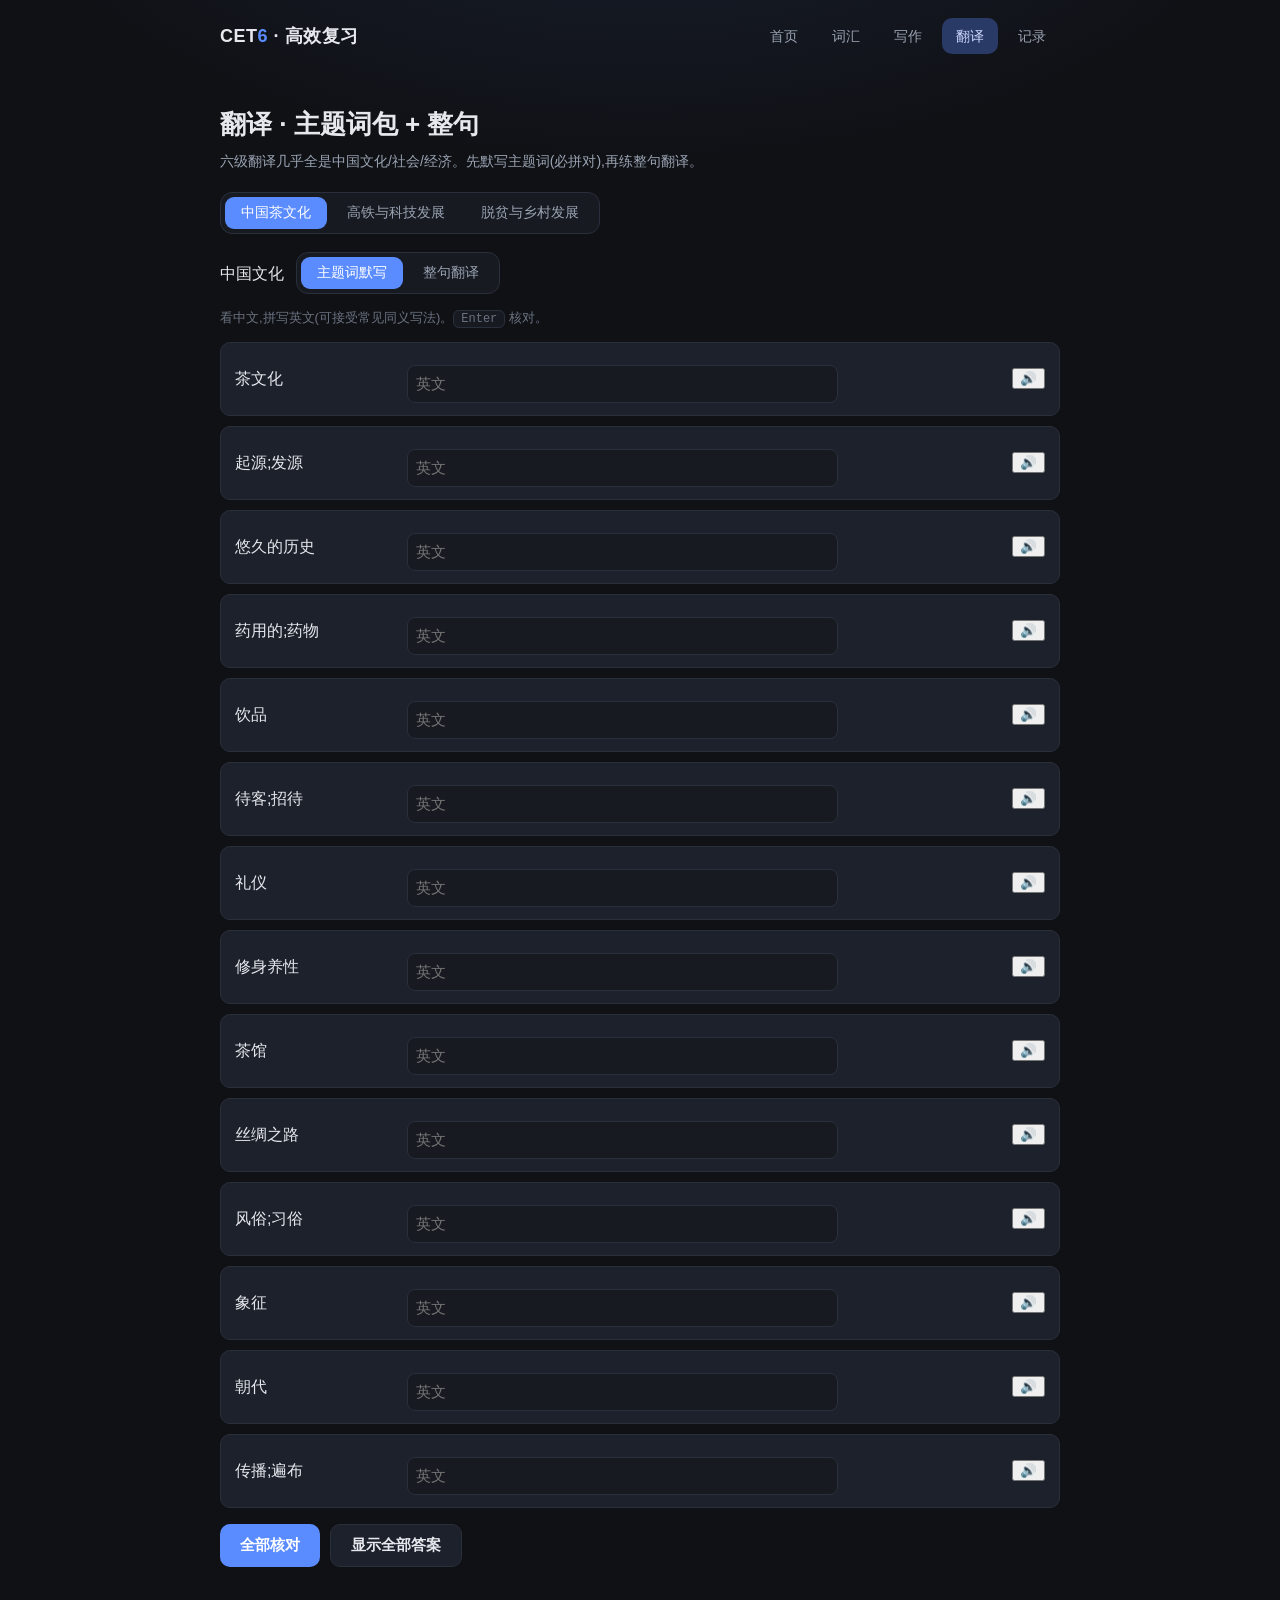
==== translate.html @ b90d813b "六级复习系统:词汇(单词块/学习/认意思/快刷/生熟词库/计时/记录)+ 写作 + 翻译 600 词 / 120 串句 / 3 单词块;纯静态网页,数据存浏览器 localStorage。  Co-A" ====
<!DOCTYPE html>
<html lang="zh-CN">
<head>
<meta charset="UTF-8">
<meta name="viewport" content="width=device-width, initial-scale=1.0">
<title>翻译 · CET6 复习</title>
<link rel="stylesheet" href="css/style.css">
</head>
<body>
<div id="topbar"></div>
<div class="wrap">
  <h1>翻译 · 主题词包 + 整句</h1>
  <p class="sub">六级翻译几乎全是中国文化/社会/经济。先默写主题词(必拼对),再练整句翻译。</p>

  <div id="topic-bar" class="seg" style="margin-bottom:18px;flex-wrap:wrap;"></div>
  <div id="stage"></div>
</div>

<script src="data/translate.js"></script>
<script src="js/app.js"></script>
<script src="js/translate.js"></script>
</body>
</html>
---- css/style.css ----
/* ===== 六级复习系统 · 深色主题 ===== */
:root {
  --bg: #0f1115;
  --bg-soft: #171a21;
  --bg-card: #1d212b;
  --bg-card-hover: #232838;
  --border: #2a2f3c;
  --text: #e6e8ee;
  --text-dim: #9aa3b2;
  --text-faint: #6b7280;
  --accent: #5b8cff;
  --accent-soft: #2a3a66;
  --green: #3ecf8e;
  --green-soft: #163a2c;
  --red: #ff6b6b;
  --red-soft: #3a1d1f;
  --yellow: #ffcf5c;
  --purple: #b18cff;
  --radius: 14px;
  --shadow: 0 8px 30px rgba(0,0,0,.35);
  --maxw: 880px;
}

* { box-sizing: border-box; }
html, body { margin: 0; padding: 0; }
body {
  background: radial-gradient(1200px 600px at 50% -10%, #1a2030 0%, var(--bg) 55%);
  color: var(--text);
  font-family: -apple-system, "Segoe UI", "Microsoft YaHei", Roboto, Helvetica, Arial, sans-serif;
  line-height: 1.6;
  min-height: 100vh;
  -webkit-font-smoothing: antialiased;
}

a { color: inherit; text-decoration: none; }
button { font-family: inherit; cursor: pointer; }

/* ---- layout ---- */
.wrap { max-width: var(--maxw); margin: 0 auto; padding: 24px 20px 80px; }
.topbar {
  display: flex; align-items: center; gap: 14px;
  max-width: var(--maxw); margin: 0 auto; padding: 18px 20px;
}
.topbar .logo { font-weight: 700; font-size: 18px; letter-spacing: .5px; }
.topbar .logo span { color: var(--accent); }
.topbar .nav { margin-left: auto; display: flex; gap: 6px; }
.topbar .nav a {
  padding: 7px 14px; border-radius: 10px; color: var(--text-dim);
  font-size: 14px; transition: .15s;
}
.topbar .nav a:hover { background: var(--bg-soft); color: var(--text); }
.topbar .nav a.active { background: var(--accent-soft); color: #cdd9ff; }

h1 { font-size: 26px; margin: 8px 0 4px; }
h2 { font-size: 19px; margin: 28px 0 12px; }
.sub { color: var(--text-dim); font-size: 14px; margin: 0 0 20px; }

/* ---- home cards ---- */
.home-hero { text-align: center; margin: 30px 0 36px; }
.home-hero h1 { font-size: 32px; }
.home-hero p { color: var(--text-dim); margin: 6px 0 0; }
.cards { display: grid; grid-template-columns: repeat(3, 1fr); gap: 16px; }
@media (max-width: 720px){ .cards { grid-template-columns: 1fr; } }
.mod-card {
  background: var(--bg-card); border: 1px solid var(--border);
  border-radius: var(--radius); padding: 22px 20px; transition: .18s;
  display: block; position: relative; overflow: hidden;
}
.mod-card:hover { background: var(--bg-card-hover); transform: translateY(-3px); box-shadow: var(--shadow); }
.mod-card .ic { font-size: 30px; }
.mod-card h3 { margin: 12px 0 6px; font-size: 18px; }
.mod-card p { color: var(--text-dim); font-size: 13.5px; margin: 0 0 14px; }
.mod-card .bar { height: 6px; background: var(--bg-soft); border-radius: 6px; overflow: hidden; }
.mod-card .bar > i { display:block; height: 100%; background: linear-gradient(90deg,var(--accent),var(--purple)); width: 0; }
.mod-card .meta { font-size: 12px; color: var(--text-faint); margin-top: 8px; }

.stat-row { display:flex; gap:14px; flex-wrap:wrap; margin: 20px 0 8px; }
.stat {
  flex:1; min-width: 140px; background: var(--bg-card); border:1px solid var(--border);
  border-radius: 12px; padding: 14px 16px;
}
.stat .n { font-size: 24px; font-weight: 700; }
.stat .l { font-size: 12px; color: var(--text-dim); }

/* ---- buttons ---- */
.btn {
  background: var(--accent); color: #fff; border: none; padding: 11px 20px;
  border-radius: 10px; font-size: 15px; font-weight: 600; transition: .15s;
}
.btn:hover { filter: brightness(1.08); }
.btn.ghost { background: var(--bg-card); color: var(--text); border: 1px solid var(--border); }
.btn.ghost:hover { background: var(--bg-card-hover); }
.btn.green { background: var(--green); color: #06251a; }
.btn.sm { padding: 7px 13px; font-size: 13px; }
.btn:disabled { opacity: .45; cursor: not-allowed; }
.btn-row { display: flex; gap: 10px; flex-wrap: wrap; margin-top: 16px; }

.seg { display:inline-flex; background: var(--bg-soft); border:1px solid var(--border); border-radius: 12px; padding: 4px; gap:4px; }
.seg button { background: transparent; border:none; color: var(--text-dim); padding: 7px 16px; border-radius: 9px; font-size: 14px; }
.seg button.active { background: var(--accent); color:#fff; }

/* ---- vocab flashcard ---- */
.progress-line { display:flex; align-items:center; gap:12px; margin: 16px 0; }
.progress-line .track { flex:1; height:8px; background: var(--bg-soft); border-radius:8px; overflow:hidden; }
.progress-line .track > i { display:block; height:100%; background: linear-gradient(90deg,var(--accent),var(--green)); width:0; transition: width .3s; }
.progress-line .lbl { font-size: 13px; color: var(--text-dim); white-space: nowrap; }

.card {
  background: var(--bg-card); border: 1px solid var(--border);
  border-radius: var(--radius); padding: 28px 26px; box-shadow: var(--shadow);
}
.sentence { font-size: 22px; line-height: 1.7; letter-spacing: .2px; }
.sentence .kw {
  color: var(--accent); font-weight: 700; cursor: pointer;
  border-bottom: 2px dotted var(--accent); padding: 0 1px;
}
.sentence .kw:hover { background: var(--accent-soft); border-radius: 4px; }
.sentence .kw.done { color: var(--green); border-bottom-color: var(--green); }
.zh { color: var(--text-dim); font-size: 16px; margin-top: 16px; padding-top: 14px; border-top: 1px dashed var(--border); cursor: pointer; }
.zh.hidden { filter: blur(6px); cursor: pointer; }
.zh.zh-hide { filter: blur(6px); }
.kw-zh { color: var(--green); font-weight: 700; cursor: pointer; border-bottom: 2px dotted var(--green); padding: 0 1px; }
.kw-zh:hover { background: var(--green-soft); border-radius: 4px; }

/* 计时徽章 */
.timer-badge { font-family: monospace; font-size: 15px; background: var(--accent-soft); color: #cdd9ff; border: 1px solid var(--accent); border-radius: 10px; padding: 5px 12px; font-weight: 700; }

/* 单词块卡片 */
.block-cards { grid-template-columns: repeat(2, 1fr); }
@media (max-width: 620px){ .block-cards { grid-template-columns: 1fr; } }
.block-card .bar { height: 6px; background: var(--bg-soft); border-radius: 6px; overflow: hidden; margin: 4px 0 8px; }
.block-card .bar > i { display:block; height:100%; background: linear-gradient(90deg,var(--accent),var(--green)); }

/* 练习记录 */
.hist-list { display: grid; gap: 8px; }
.hist-row { display:flex; align-items:center; gap:10px; flex-wrap:wrap; background: var(--bg-card); border:1px solid var(--border); border-radius: 10px; padding: 10px 14px; }
.hist-row .hr-time { font-family: monospace; font-weight:700; color: var(--accent); }
.hist-row .hr-sub { color: var(--text-dim); font-size: 13px; }
.hist-row .hr-date { margin-left:auto; color: var(--text-faint); font-size: 12px; }

.wordlist { margin-top: 20px; display: grid; gap: 10px; }
.wl-item {
  display:flex; align-items:baseline; gap:12px; background: var(--bg-soft);
  border:1px solid var(--border); border-radius: 10px; padding: 12px 14px;
}
.wl-item .w { font-weight: 700; font-size: 17px; color: var(--accent); min-width: 130px; }
.wl-item .ph { color: var(--text-faint); font-size: 13px; margin-left: -6px; }
.wl-item .m { color: var(--text); font-size: 15px; }
.wl-item .tip { color: var(--yellow); font-size: 13px; margin-top: 4px; display:block; }
.wl-item .speak { margin-left:auto; background:none; border:1px solid var(--border); color: var(--text-dim); border-radius: 8px; padding: 4px 9px; font-size: 13px; }
.wl-item .speak:hover { color: var(--accent); border-color: var(--accent); }
.col { display:flex; flex-direction:column; flex:1; }

/* ---- 生词/熟词标签按钮 ---- */
.tagrow { display:flex; gap:8px; margin-top:8px; }
.tagrow.center { justify-content:center; margin:0 0 16px; }
.tagbtn { background: var(--bg-card); border:1px solid var(--border); color: var(--text-dim); border-radius: 8px; padding: 4px 11px; font-size: 12.5px; transition:.12s; }
.tagbtn:hover { color: var(--text); border-color: var(--accent); }
.tagbtn.on { background: var(--green-soft); border-color: var(--green); color: #9ff0c9; }
.tagbtn[data-tag="new"].on { background: #3a3320; border-color: var(--yellow); color: var(--yellow); }

/* ---- 生词库/熟词库列表 ---- */
.book-list { display:grid; gap:8px; }
.book-row { display:flex; align-items:center; gap:12px; background: var(--bg-card); border:1px solid var(--border); border-radius: 10px; padding: 10px 14px; }
.book-row .bw { font-weight:700; color: var(--accent); font-size:16px; min-width:130px; }
.book-row .bph { color: var(--text-faint); font-size:12.5px; min-width:120px; }
.book-row .bm { color: var(--text); font-size:14.5px; flex:1; }
.book-row .speak { background:none; border:1px solid var(--border); color: var(--text-dim); border-radius:8px; padding:4px 9px; font-size:13px; }
.book-row .speak:hover { color: var(--accent); border-color: var(--accent); }
@media (max-width:620px){ .book-row { flex-wrap:wrap; } .book-row .bph { min-width:auto; } }

/* ---- quiz ---- */
.quiz-q { font-size: 30px; font-weight: 700; text-align:center; margin: 10px 0 6px; }
.quiz-ph { text-align:center; color: var(--text-faint); margin-bottom: 22px; }
.opts { display:grid; gap: 12px; }
.opt {
  text-align:left; background: var(--bg-soft); border:1px solid var(--border);
  color: var(--text); padding: 15px 18px; border-radius: 12px; font-size: 16px; transition: .12s;
}
.opt:hover { background: var(--bg-card-hover); border-color: var(--accent); }
.opt.correct { background: var(--green-soft); border-color: var(--green); color: #aef0d2; }
.opt.wrong { background: var(--red-soft); border-color: var(--red); color: #ffc9c9; }
.opt:disabled { cursor: default; }

/* ---- writing / translate ---- */
.list-item {
  background: var(--bg-card); border:1px solid var(--border); border-radius: 12px;
  padding: 16px 18px; margin-bottom: 12px; cursor: pointer; transition: .15s;
}
.list-item:hover { background: var(--bg-card-hover); }
.list-item h3 { margin: 0 0 4px; font-size: 16px; }
.list-item .tag { display:inline-block; font-size: 12px; background: var(--accent-soft); color:#cdd9ff; padding: 2px 9px; border-radius: 20px; margin-right: 6px; }
.list-item p { margin: 6px 0 0; color: var(--text-dim); font-size: 13.5px; }

.pattern { background: var(--bg-soft); border-left: 3px solid var(--accent); border-radius: 0 10px 10px 0; padding: 12px 16px; margin: 10px 0; }
.pattern .en { font-size: 16px; }
.pattern .en b { color: var(--accent); font-weight: 700; }
.pattern .zh { border:none; padding: 4px 0 0; margin: 4px 0 0; font-size: 13.5px; }

.essay { background: var(--bg-soft); border:1px solid var(--border); border-radius: 12px; padding: 18px 20px; line-height: 1.9; font-size: 15.5px; }
.essay p { margin: 0 0 12px; }

.cloze-input, .trans-input {
  background: var(--bg-soft); border:1px solid var(--border); color: var(--text);
  border-radius: 8px; padding: 4px 8px; font-size: 15px; font-family: inherit;
}
.cloze-input { width: 130px; text-align:center; margin: 0 2px; }
.cloze-input.ok { border-color: var(--green); color: var(--green); }
.cloze-input.bad { border-color: var(--red); color: var(--red); }
.trans-input { width: 100%; min-height: 90px; margin-top: 10px; resize: vertical; line-height: 1.7; }

.reveal { color: var(--text-dim); font-size: 14.5px; margin-top: 10px; padding: 12px 14px; background: var(--green-soft); border-radius: 10px; border:1px solid #1f4a39; }
.reveal.hidden { display:none; }

.dict-row { display:flex; align-items:center; gap:12px; padding: 12px 14px; background: var(--bg-card); border:1px solid var(--border); border-radius: 10px; margin-bottom: 10px; }
.dict-row .zh-word { font-size: 16px; min-width: 160px; }
.dict-row input { flex:1; }
.dict-row .ans { color: var(--green); font-weight: 600; min-width: 140px; }

.empty { text-align:center; color: var(--text-faint); padding: 50px 0; }
.flash-done { text-align:center; padding: 40px 0; }
.flash-done .big { font-size: 44px; }
.badge { display:inline-block; font-size:12px; padding:2px 8px; border-radius: 20px; }
.badge.l0 { background: var(--red-soft); color:#ffb3b3; }
.badge.l1 { background: #3a3320; color: var(--yellow); }
.badge.l2 { background: var(--accent-soft); color:#cdd9ff; }
.badge.l3 { background: var(--green-soft); color:#9ff0c9; }

.hint { color: var(--text-faint); font-size: 13px; margin-top: 14px; }
.kbd { font-family: monospace; background: var(--bg-soft); border:1px solid var(--border); border-radius: 6px; padding: 1px 7px; font-size: 12px; }
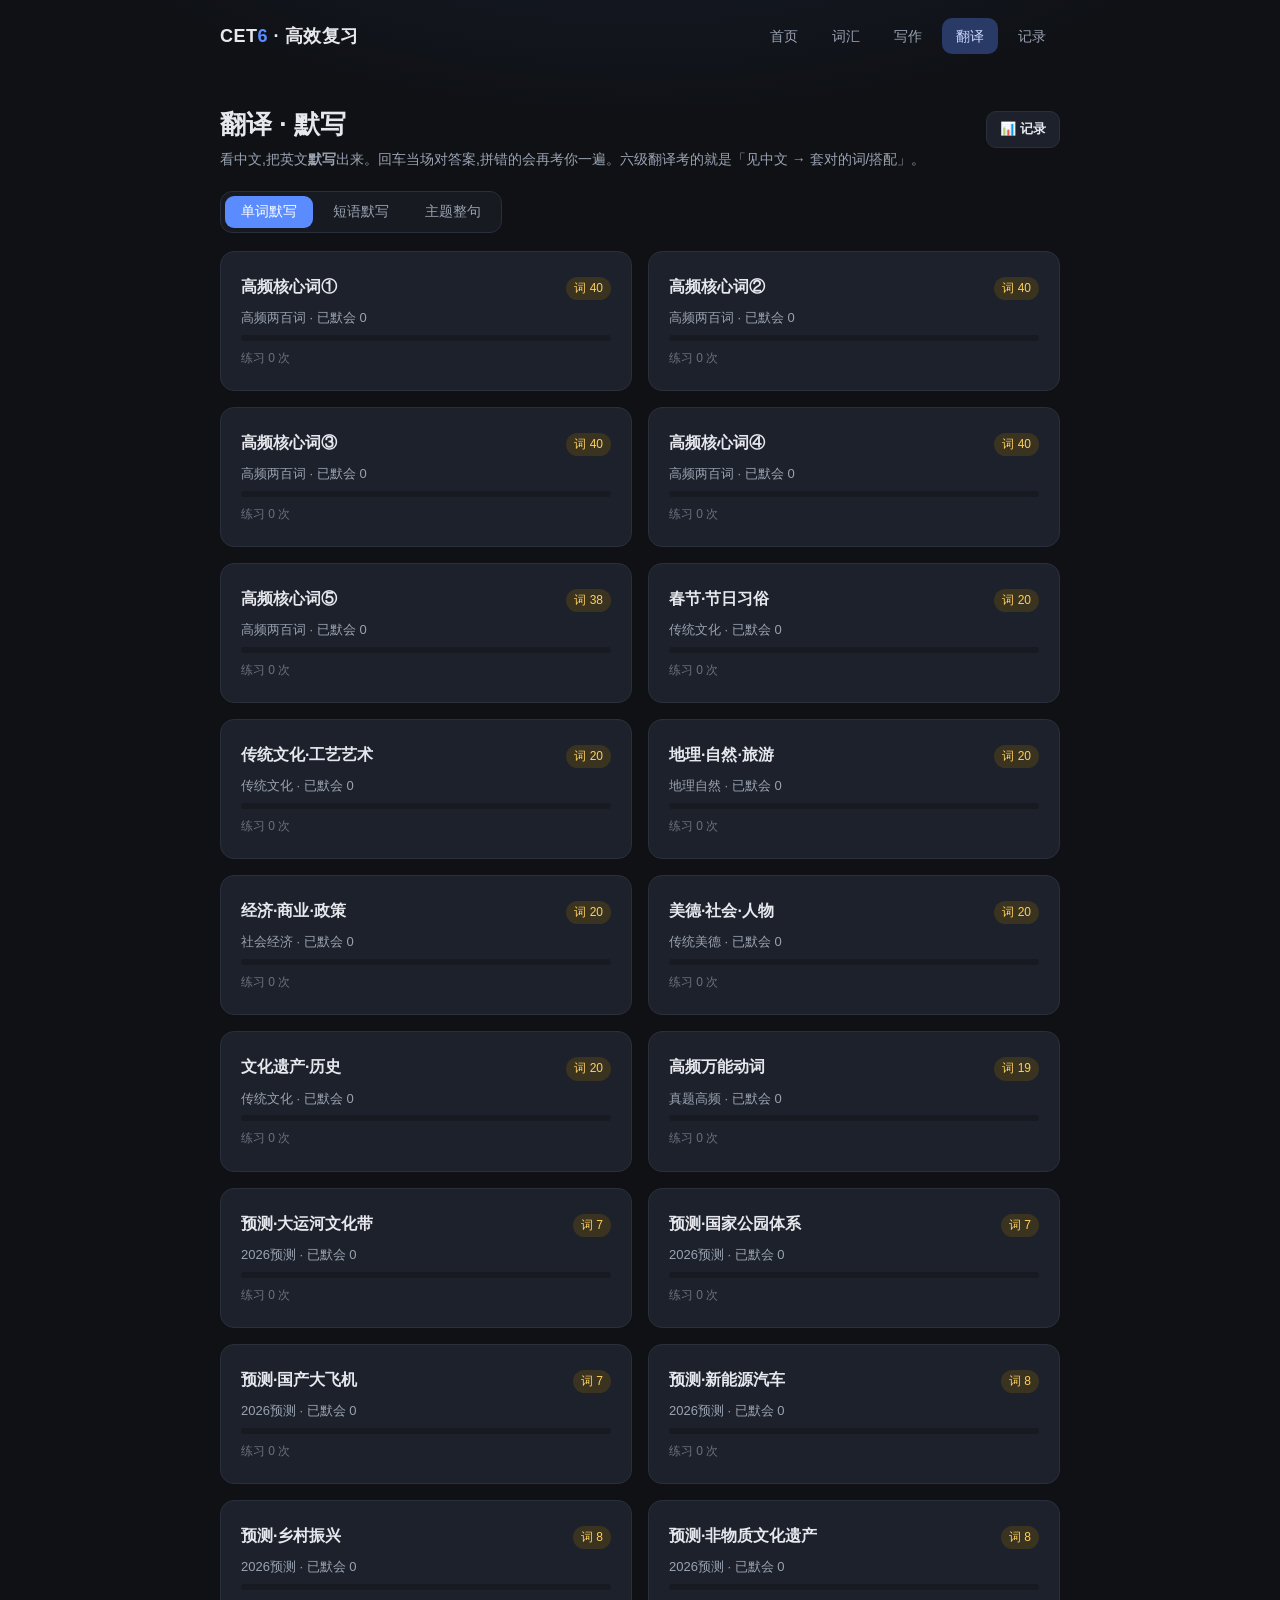
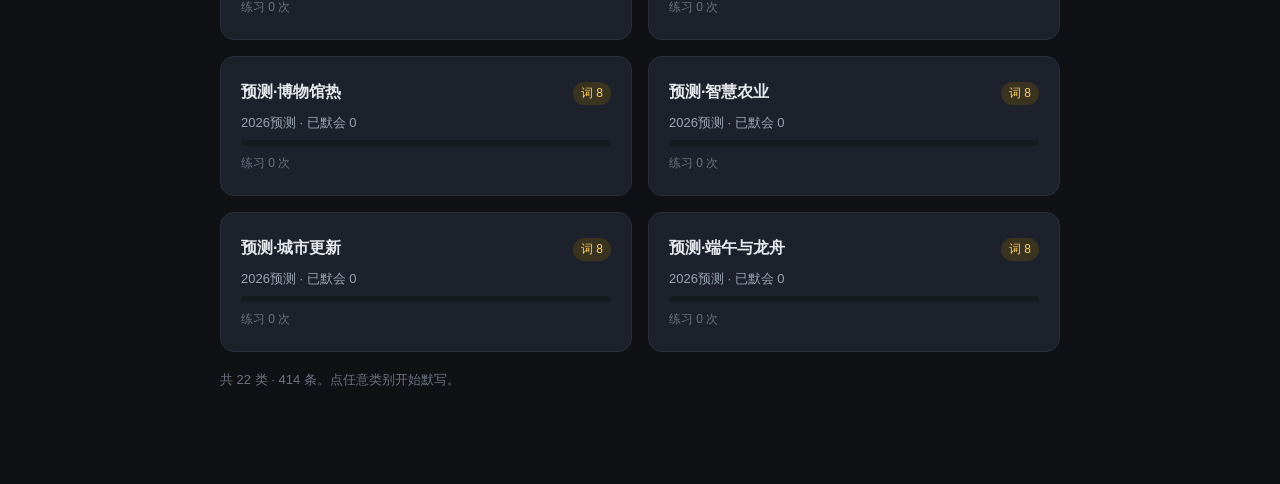
==== commit 27fd8b2f: "翻译模块:新增单词/短语默写(按类别)+ 例句 - translate.html 改为 #app 容器,三标签:单词默写/短语默写/主题整句 - 单词默写 22 类 414 词、短语默写 6 类 47" ====
--- a/translate.html
+++ b/translate.html
@@ -9,15 +9,11 @@
 <body>
 <div id="topbar"></div>
 <div class="wrap">
-  <h1>翻译 · 主题词包 + 整句</h1>
-  <p class="sub">六级翻译几乎全是中国文化/社会/经济。先默写主题词(必拼对),再练整句翻译。</p>
-
-  <div id="topic-bar" class="seg" style="margin-bottom:18px;flex-wrap:wrap;"></div>
-  <div id="stage"></div>
+  <div id="app"></div>
 </div>
 
-<script src="data/translate.js"></script>
+<script src="data/translate.js?cb=20260605"></script>
 <script src="js/app.js"></script>
-<script src="js/translate.js"></script>
+<script src="js/translate.js?cb=20260605"></script>
 </body>
 </html>
--- a/css/style.css
+++ b/css/style.css
@@ -208,6 +208,16 @@
 .cloze-input.ok { border-color: var(--green); color: var(--green); }
 .cloze-input.bad { border-color: var(--red); color: var(--red); }
 .trans-input { width: 100%; min-height: 90px; margin-top: 10px; resize: vertical; line-height: 1.7; }
+.trans-input.ok { border-color: var(--green); color: var(--green); }
+.trans-input.bad { border-color: var(--red); color: var(--red); }
+.trans-input:disabled { opacity: 1; }
+
+/* 默写例句 */
+.dz-ex { margin-top: 10px; padding: 10px 14px; background: var(--bg-soft); border: 1px solid var(--border); border-left: 3px solid var(--accent); border-radius: 0 10px 10px 0; }
+.dz-ex .dz-ex-en { font-size: 15px; color: var(--text); }
+.dz-ex .dz-ex-zh { font-size: 13.5px; color: var(--text-dim); }
+.dz-ex .dz-ex-spk { background: none; border: 1px solid var(--border); color: var(--text-dim); border-radius: 6px; padding: 1px 7px; font-size: 12px; }
+.dz-ex .dz-ex-spk:hover { color: var(--accent); border-color: var(--accent); }
 
 .reveal { color: var(--text-dim); font-size: 14.5px; margin-top: 10px; padding: 12px 14px; background: var(--green-soft); border-radius: 10px; border:1px solid #1f4a39; }
 .reveal.hidden { display:none; }
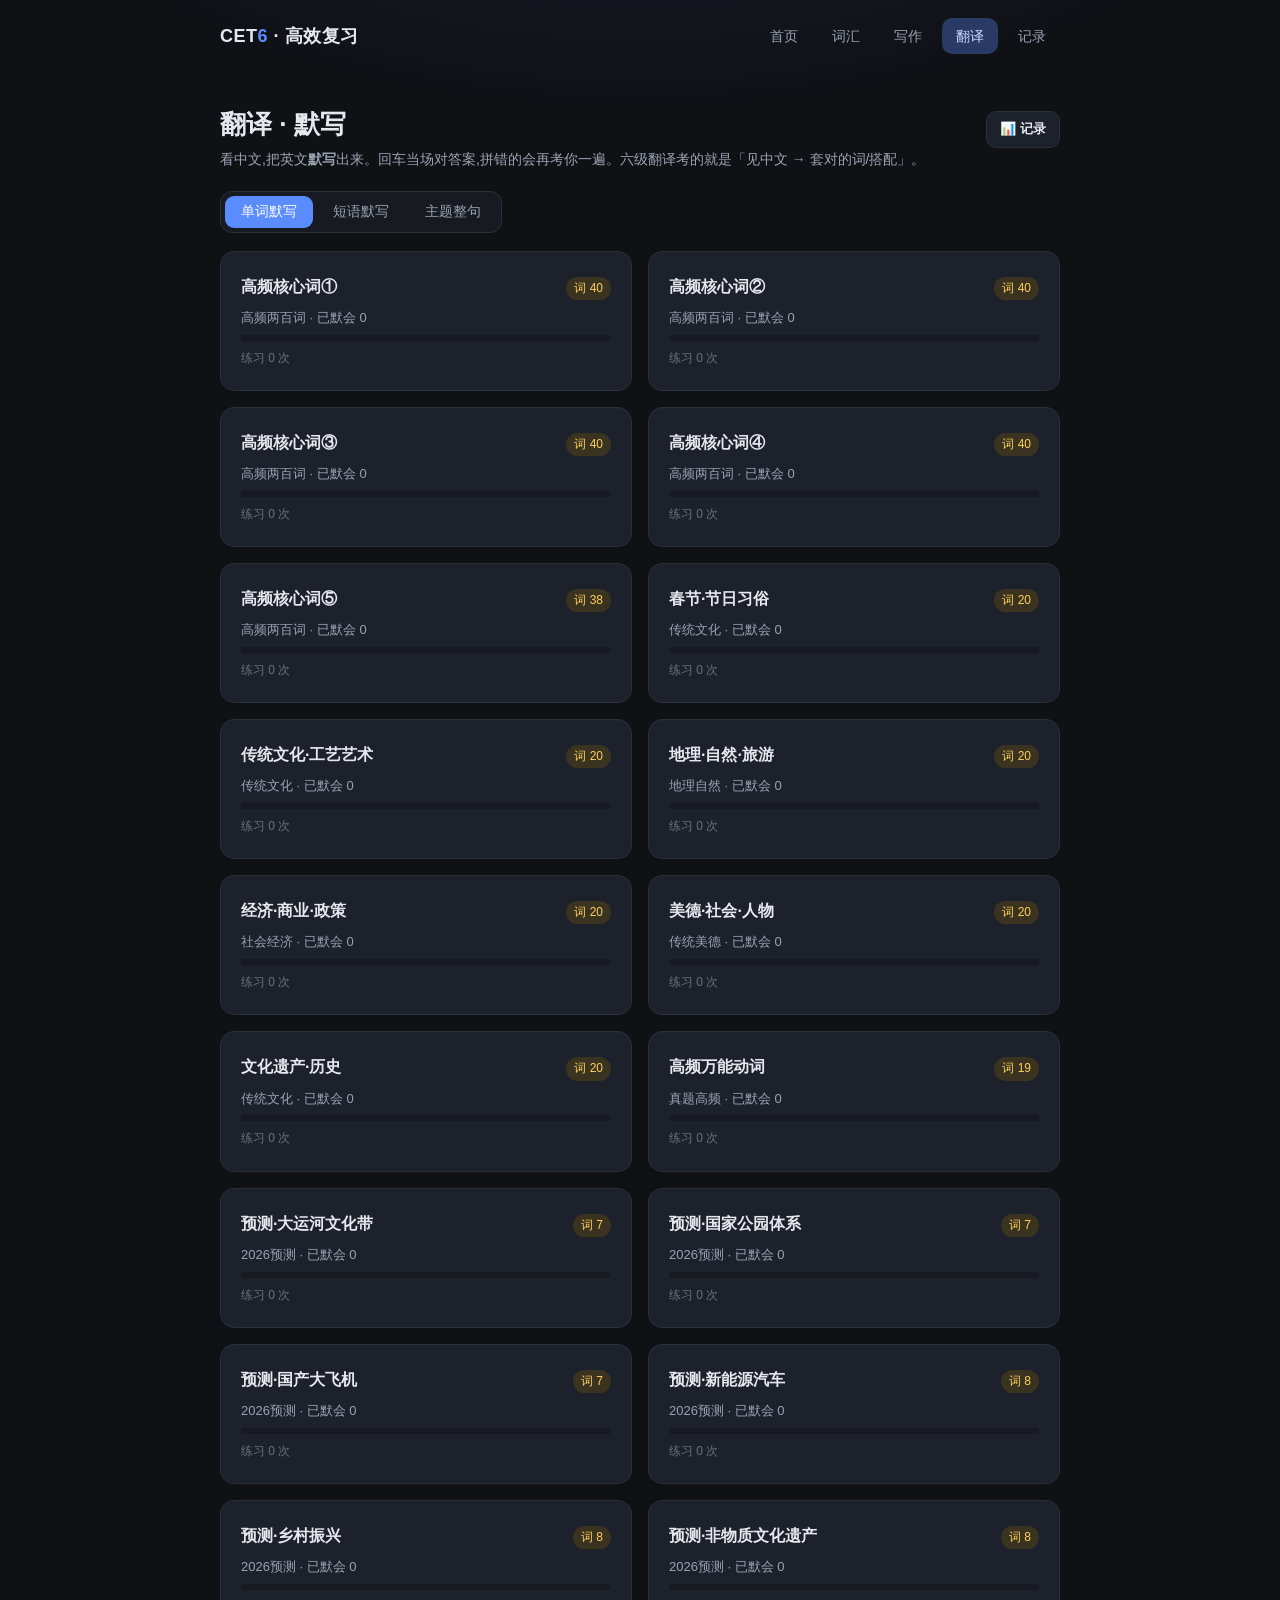
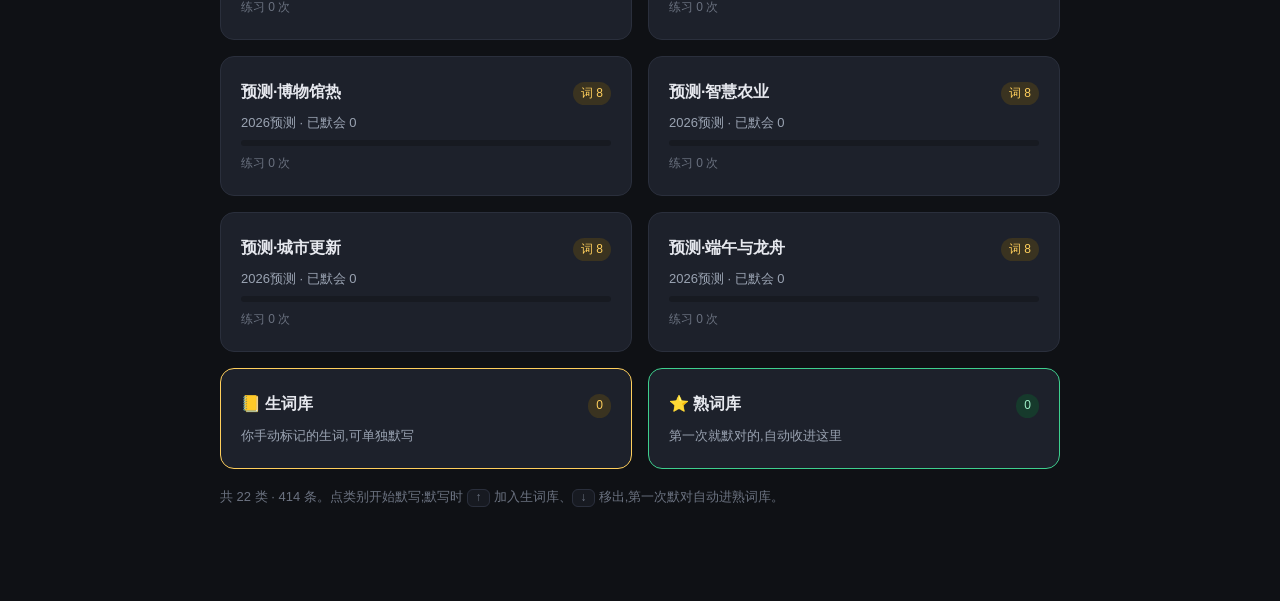
==== commit 824831b6: "翻译默写 v3:同义词/生熟词库/例句标词/永久删除 词汇与短语: - 每词配 2-3 个同义词,任意写对一个即通过,显示时放大蓝色展示 - 生词库(↑加入/↓移出)、熟词库(首次默对自动收入),各自" ====
--- a/translate.html
+++ b/translate.html
@@ -12,8 +12,8 @@
   <div id="app"></div>
 </div>
 
-<script src="data/translate.js?cb=20260605"></script>
+<script src="data/translate.js?cb=20260606"></script>
 <script src="js/app.js"></script>
-<script src="js/translate.js?cb=20260605"></script>
+<script src="js/translate.js?cb=20260606"></script>
 </body>
 </html>
